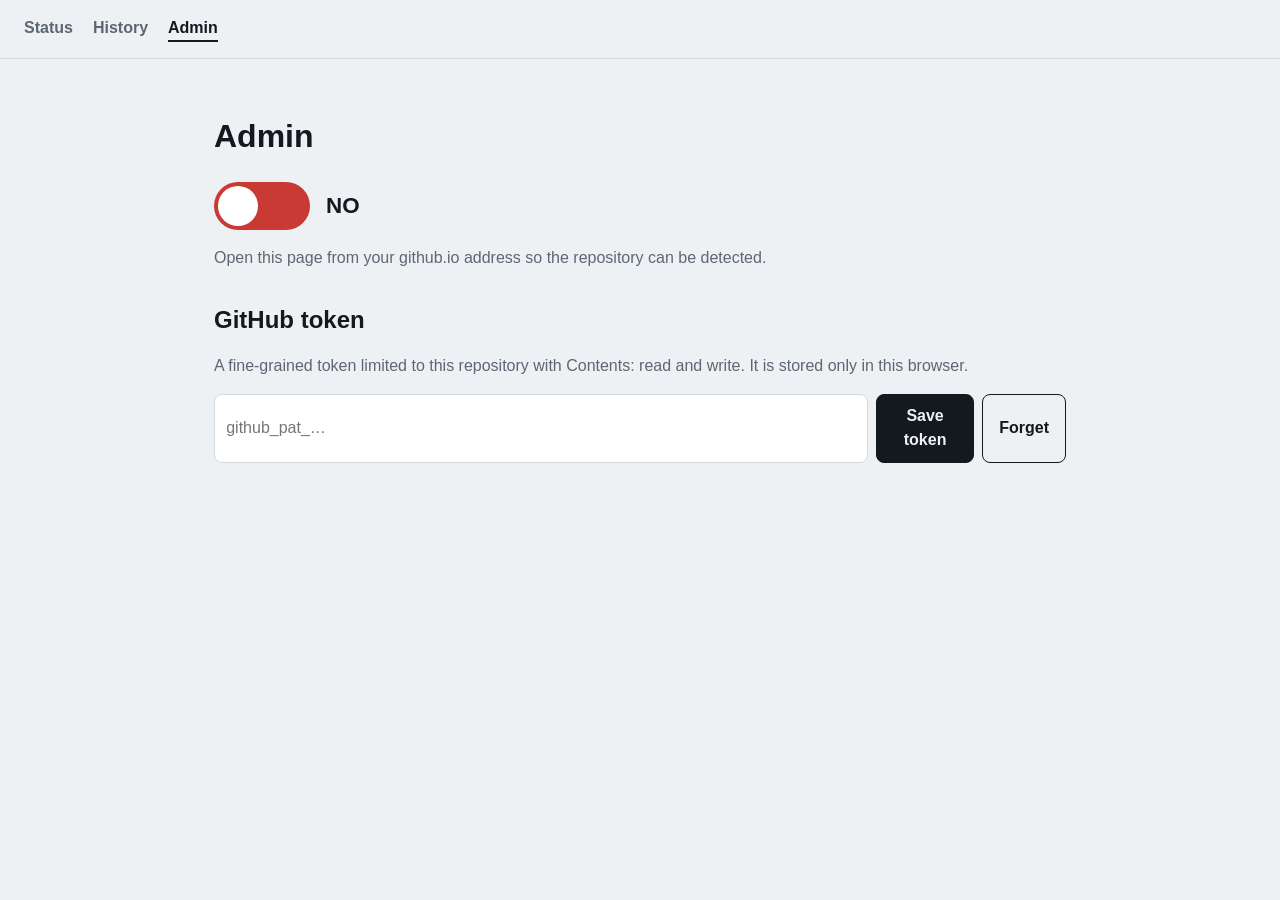
==== admin.html @ ce4f4d7e "Add files via upload" ====
<!doctype html><html lang="en"><head><meta charset="utf-8">
<meta name="viewport" content="width=device-width,initial-scale=1">
<title>Admin</title><link rel="stylesheet" href="assets/style.css"></head>
<body><main>
<h1>Admin</h1>
<div class="switch"><button id="sw" role="switch" aria-checked="false" aria-label="Status" disabled></button><span id="label">…</span></div>
<p id="msg"></p>
<h2>GitHub token</h2>
<p class="sub">A fine-grained token limited to this repository with Contents: read and write. It is stored only in this browser.</p>
<div class="row"><input id="tok" type="password" placeholder="github_pat_…" autocomplete="off">
<button class="btn" id="save">Save token</button><button class="btn alt" id="forget">Forget</button></div>
</main>
<script src="assets/common.js"></script>
<script>
nav('admin.html');
const $=id=>document.getElementById(id),sw=$('sw'),msg=$('msg');
const tk=()=>localStorage.getItem('gh_token')||'';
const b64=s=>btoa(unescape(encodeURIComponent(s))),unb64=s=>decodeURIComponent(escape(atob(s.replace(/\n/g,''))));
function show(on){sw.setAttribute('aria-checked',on);$('label').textContent=on?CFG.yes:CFG.no}
function ready(){sw.disabled=!tk()||!CFG.owner;if(!CFG.owner)msg.textContent='Open this page from your github.io address so the repository can be detected.';else if(!tk())msg.textContent='Add your token to enable the switch.'}
$('save').onclick=()=>{localStorage.setItem('gh_token',$('tok').value.trim());$('tok').value='';msg.textContent='Token saved.';ready()};
$('forget').onclick=()=>{localStorage.removeItem('gh_token');msg.textContent='Token removed.';ready()};
async function init(){try{show(current(await loadHistory()).status)}catch(e){msg.textContent='Could not load status.'}ready()}
sw.onclick=async()=>{
  sw.disabled=true;msg.textContent='Saving…';
  try{
    const h={Authorization:'Bearer '+tk(),Accept:'application/vnd.github+json'};
    const r=await fetch(apiUrl()+'?ref='+CFG.branch,{headers:h,cache:'no-store'});
    if(!r.ok)throw new Error('Read failed ('+r.status+'). Check the token and repository access.');
    const f=await r.json(),hist=JSON.parse(unb64(f.content));
    const next=!current(hist).status;
    hist.push({status:next,at:new Date().toISOString()});
    const p=await fetch(apiUrl(),{method:'PUT',headers:h,body:JSON.stringify({message:'Status: '+(next?CFG.yes:CFG.no),content:b64(JSON.stringify(hist,null,1)+'\n'),sha:f.sha,branch:CFG.branch})});
    if(!p.ok)throw new Error('Write failed ('+p.status+'). The token needs Contents: read and write.');
    show(next);msg.textContent='Saved. Everyone now sees '+(next?CFG.yes:CFG.no)+'.';
  }catch(e){msg.textContent=e.message}
  ready();
};
init();
</script></body></html>
---- assets/style.css ----
:root{--bg:#eef1f4;--ink:#14181f;--mute:#5d6673;--line:#d3d9e0;--card:#fff;--yes:#168a4a;--no:#c93a35}
@media(prefers-color-scheme:dark){:root{--bg:#12151a;--ink:#eef1f4;--mute:#9aa4b2;--line:#2a313b;--card:#1a1f26;--yes:#3ccf7a;--no:#ff6b64}}
*{box-sizing:border-box}
body{margin:0;background:var(--bg);color:var(--ink);font:16px/1.5 "Helvetica Neue",Arial,sans-serif;min-height:100vh}
nav{display:flex;gap:1.25rem;padding:1rem 1.5rem;border-bottom:1px solid var(--line)}
nav a{color:var(--mute);text-decoration:none;font-weight:600}
nav a[aria-current]{color:var(--ink);border-bottom:2px solid var(--ink)}
main{max-width:900px;margin:0 auto;padding:2rem 1.5rem}
a:focus-visible,button:focus-visible,input:focus-visible{outline:3px solid var(--ink);outline-offset:2px}
.answer{font-size:clamp(7rem,32vw,20rem);font-weight:900;line-height:.9;letter-spacing:-.04em;margin:0;text-align:center}
.answer.yes{color:var(--yes)}.answer.no{color:var(--no)}
.hero{min-height:70vh;display:grid;place-content:center;gap:1.5rem;text-align:center}
.sub{color:var(--mute)}
.cards{display:grid;grid-template-columns:repeat(auto-fit,minmax(190px,1fr));gap:1rem;margin:1.5rem 0}
.card{background:var(--card);border:1px solid var(--line);border-radius:10px;padding:1rem 1.1rem}
.card b{display:block;font-size:1.6rem;line-height:1.2}
.card span{color:var(--mute);font-size:.9rem}
h2{margin:2rem 0 .5rem}
.chart{display:flex;gap:6px;align-items:flex-end;height:200px;padding:0 0 0;border-bottom:1px solid var(--line)}
.col{flex:1;display:flex;flex-direction:column;justify-content:flex-end;height:100%;min-width:0}
.col i{display:block}.col .y{background:var(--yes)}.col .n{background:var(--no)}.col .u{background:var(--line)}
.labels{display:flex;gap:6px;color:var(--mute);font-size:.8rem}.labels div{flex:1;text-align:center;overflow:hidden}
.legend{color:var(--mute);font-size:.9rem;margin-top:.5rem}
table{width:100%;border-collapse:collapse;background:var(--card);border:1px solid var(--line)}
th,td{padding:.6rem .8rem;text-align:left;border-bottom:1px solid var(--line)}
.switch{display:flex;align-items:center;gap:1rem;font-size:1.4rem;font-weight:700}
.switch button{width:96px;height:48px;border-radius:24px;border:0;background:var(--no);position:relative;cursor:pointer;transition:background .2s}
.switch button::after{content:"";position:absolute;top:4px;left:4px;width:40px;height:40px;border-radius:50%;background:#fff;transition:transform .2s}
.switch button[aria-checked=true]{background:var(--yes)}
.switch button[aria-checked=true]::after{transform:translateX(48px)}
input{width:100%;padding:.7rem;border:1px solid var(--line);border-radius:8px;background:var(--card);color:var(--ink);font:inherit}
.btn{padding:.6rem 1rem;border:1px solid var(--ink);border-radius:8px;background:var(--ink);color:var(--bg);font:inherit;font-weight:600;cursor:pointer}
.btn.alt{background:none;color:var(--ink)}
.row{display:flex;gap:.5rem;margin:.75rem 0}
#msg{min-height:1.5rem;color:var(--mute)}
@media(prefers-reduced-motion:reduce){*{transition:none!important}}
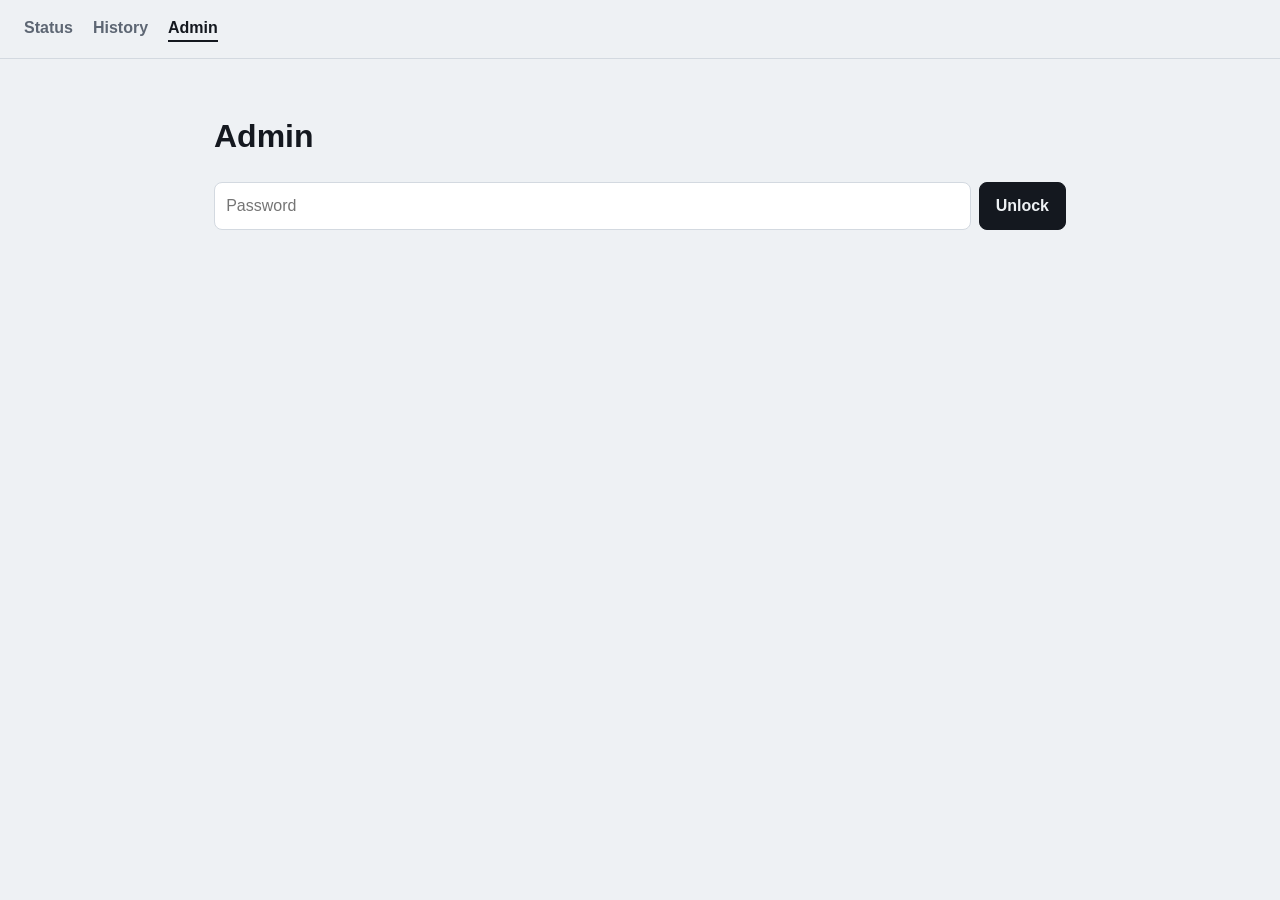
==== commit e20fb505: "Add files via upload" ====
--- a/admin.html
+++ b/admin.html
@@ -3,38 +3,57 @@
 <title>Admin</title><link rel="stylesheet" href="assets/style.css"></head>
 <body><main>
 <h1>Admin</h1>
-<div class="switch"><button id="sw" role="switch" aria-checked="false" aria-label="Status" disabled></button><span id="label">…</span></div>
+<div id="lock"><div class="row"><input id="pw" type="password" placeholder="Password" autocomplete="current-password"><button class="btn" id="unlock">Unlock</button></div></div>
+<div id="panel" hidden>
+<div class="switch"><button id="sw" role="switch" aria-checked="false" aria-label="Status"></button><span id="label">…</span></div>
+<p class="sub">The public page updates within 1-2 minutes after a change.</p>
+</div>
 <p id="msg"></p>
-<h2>GitHub token</h2>
-<p class="sub">A fine-grained token limited to this repository with Contents: read and write. It is stored only in this browser.</p>
-<div class="row"><input id="tok" type="password" placeholder="github_pat_…" autocomplete="off">
-<button class="btn" id="save">Save token</button><button class="btn alt" id="forget">Forget</button></div>
 </main>
+<script src="assets/vault.js"></script>
 <script src="assets/common.js"></script>
 <script>
 nav('admin.html');
-const $=id=>document.getElementById(id),sw=$('sw'),msg=$('msg');
-const tk=()=>localStorage.getItem('gh_token')||'';
+const $=id=>document.getElementById(id),msg=$('msg'),sw=$('sw'),enc=new TextEncoder(),dec=new TextDecoder();
+const u8=s=>Uint8Array.from(atob(s),c=>c.charCodeAt(0));
 const b64=s=>btoa(unescape(encodeURIComponent(s))),unb64=s=>decodeURIComponent(escape(atob(s.replace(/\n/g,''))));
+let TOKEN=sessionStorage.getItem('adm')||'';
+const hdr=()=>({Authorization:'Bearer '+TOKEN,Accept:'application/vnd.github+json'});
 function show(on){sw.setAttribute('aria-checked',on);$('label').textContent=on?CFG.yes:CFG.no}
-function ready(){sw.disabled=!tk()||!CFG.owner;if(!CFG.owner)msg.textContent='Open this page from your github.io address so the repository can be detected.';else if(!tk())msg.textContent='Add your token to enable the switch.'}
-$('save').onclick=()=>{localStorage.setItem('gh_token',$('tok').value.trim());$('tok').value='';msg.textContent='Token saved.';ready()};
-$('forget').onclick=()=>{localStorage.removeItem('gh_token');msg.textContent='Token removed.';ready()};
-async function init(){try{show(current(await loadHistory()).status)}catch(e){msg.textContent='Could not load status.'}ready()}
+async function decrypt(pw){
+  const m=await crypto.subtle.importKey('raw',enc.encode(pw),'PBKDF2',false,['deriveKey']);
+  const k=await crypto.subtle.deriveKey({name:'PBKDF2',salt:u8(VAULT.salt),iterations:200000,hash:'SHA-256'},m,{name:'AES-GCM',length:256},false,['decrypt']);
+  return dec.decode(await crypto.subtle.decrypt({name:'AES-GCM',iv:u8(VAULT.iv)},k,u8(VAULT.ct)));
+}
+async function open(){
+  $('lock').hidden=true;$('panel').hidden=false;msg.textContent='';
+  try{
+    const r=await fetch(apiUrl()+'?ref='+CFG.branch,{headers:hdr(),cache:'no-store'});
+    if(!r.ok)throw 0;
+    show(current(JSON.parse(unb64((await r.json()).content))).status);
+  }catch(e){msg.textContent='Could not read the current status.'}
+}
+async function tryUnlock(){
+  if(typeof VAULT==='undefined'||!VAULT){msg.textContent='Setup is not finished yet. Run setup.html first.';return}
+  msg.textContent='Checking…';
+  try{TOKEN=await decrypt($('pw').value);sessionStorage.setItem('adm',TOKEN);await open()}
+  catch(e){msg.textContent='Wrong password.'}
+}
+$('unlock').onclick=tryUnlock;
+$('pw').onkeydown=e=>{if(e.key==='Enter')tryUnlock()};
 sw.onclick=async()=>{
   sw.disabled=true;msg.textContent='Saving…';
   try{
-    const h={Authorization:'Bearer '+tk(),Accept:'application/vnd.github+json'};
-    const r=await fetch(apiUrl()+'?ref='+CFG.branch,{headers:h,cache:'no-store'});
-    if(!r.ok)throw new Error('Read failed ('+r.status+'). Check the token and repository access.');
+    const r=await fetch(apiUrl()+'?ref='+CFG.branch,{headers:hdr(),cache:'no-store'});
+    if(!r.ok)throw new Error('Read failed ('+r.status+').');
     const f=await r.json(),hist=JSON.parse(unb64(f.content));
     const next=!current(hist).status;
     hist.push({status:next,at:new Date().toISOString()});
-    const p=await fetch(apiUrl(),{method:'PUT',headers:h,body:JSON.stringify({message:'Status: '+(next?CFG.yes:CFG.no),content:b64(JSON.stringify(hist,null,1)+'\n'),sha:f.sha,branch:CFG.branch})});
-    if(!p.ok)throw new Error('Write failed ('+p.status+'). The token needs Contents: read and write.');
-    show(next);msg.textContent='Saved. Everyone now sees '+(next?CFG.yes:CFG.no)+'.';
+    const p=await fetch(apiUrl(),{method:'PUT',headers:hdr(),body:JSON.stringify({message:'Status: '+(next?CFG.yes:CFG.no),content:b64(JSON.stringify(hist,null,1)+'\n'),sha:f.sha,branch:CFG.branch})});
+    if(!p.ok)throw new Error('Write failed ('+p.status+'). The token may have expired.');
+    show(next);msg.textContent='Saved. Everyone will see '+(next?CFG.yes:CFG.no)+' shortly.';
   }catch(e){msg.textContent=e.message}
-  ready();
+  sw.disabled=false;
 };
-init();
+if(TOKEN)open();
 </script></body></html>
